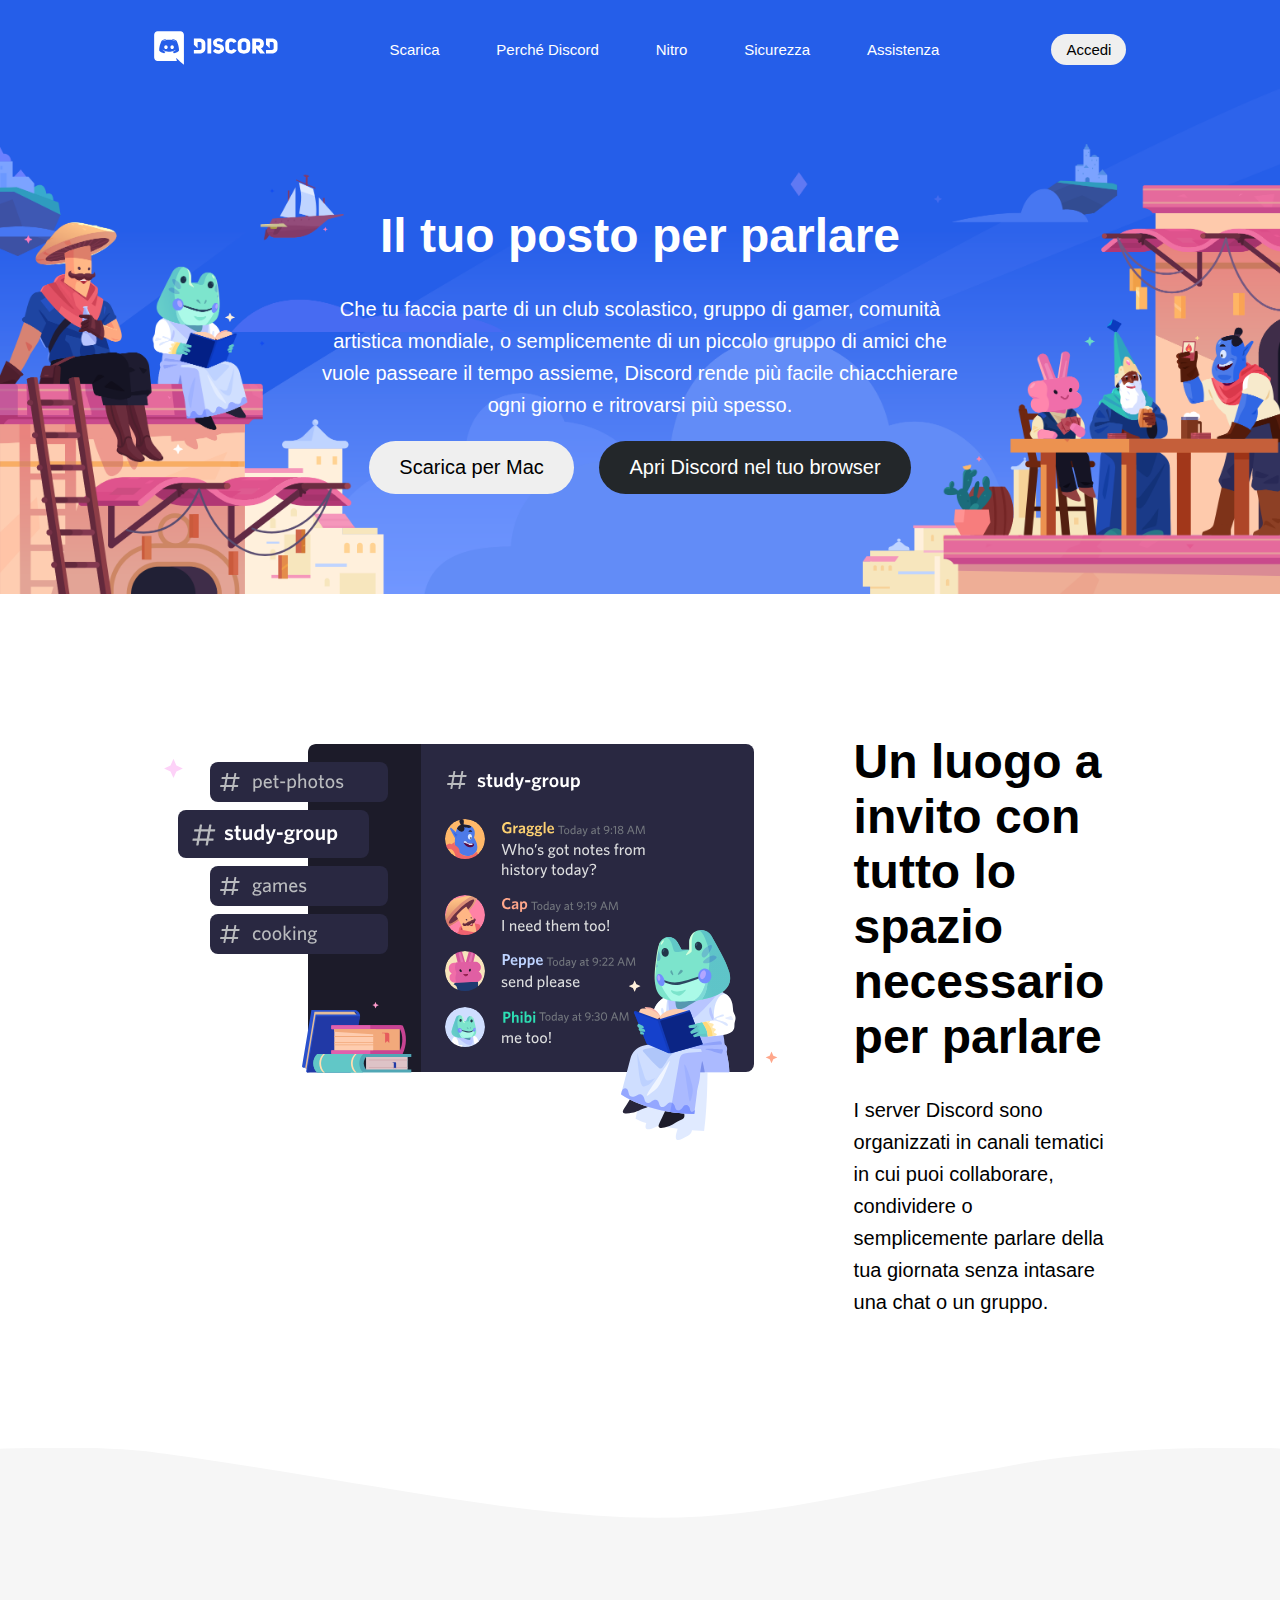
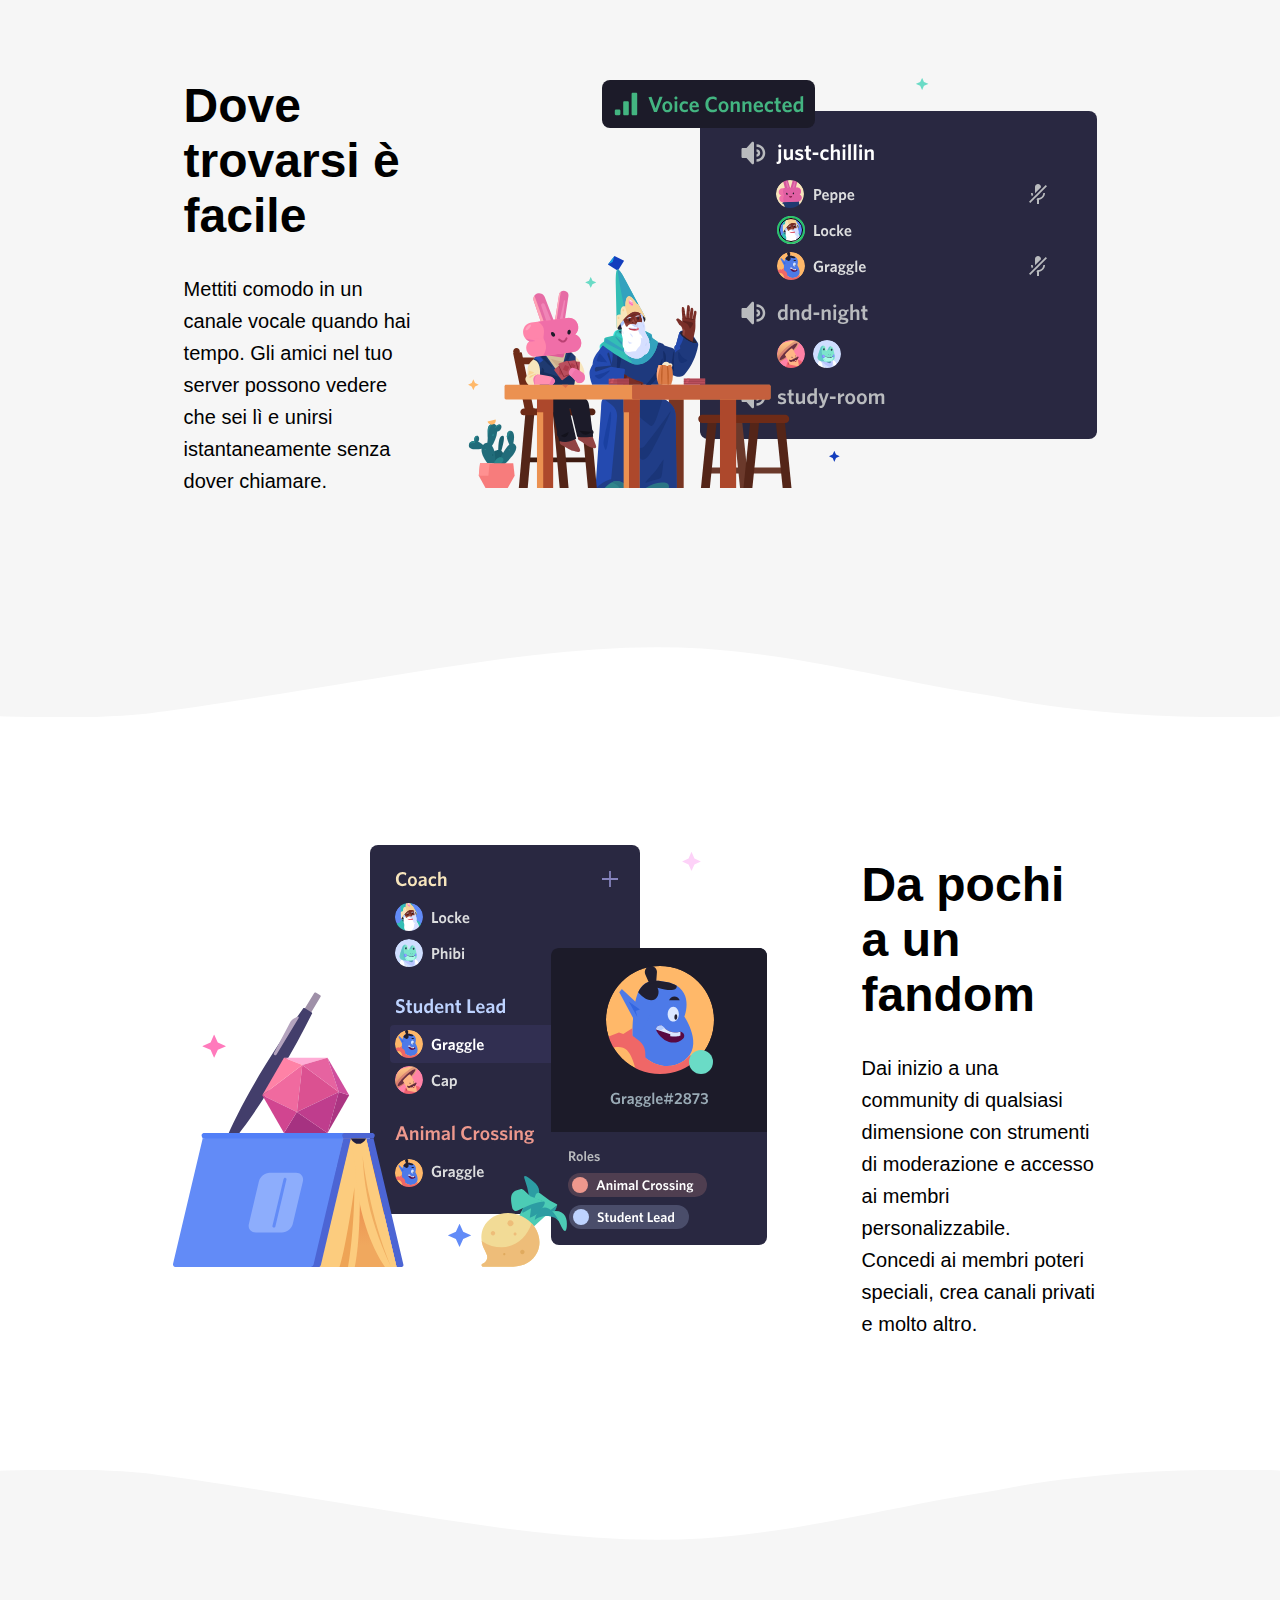
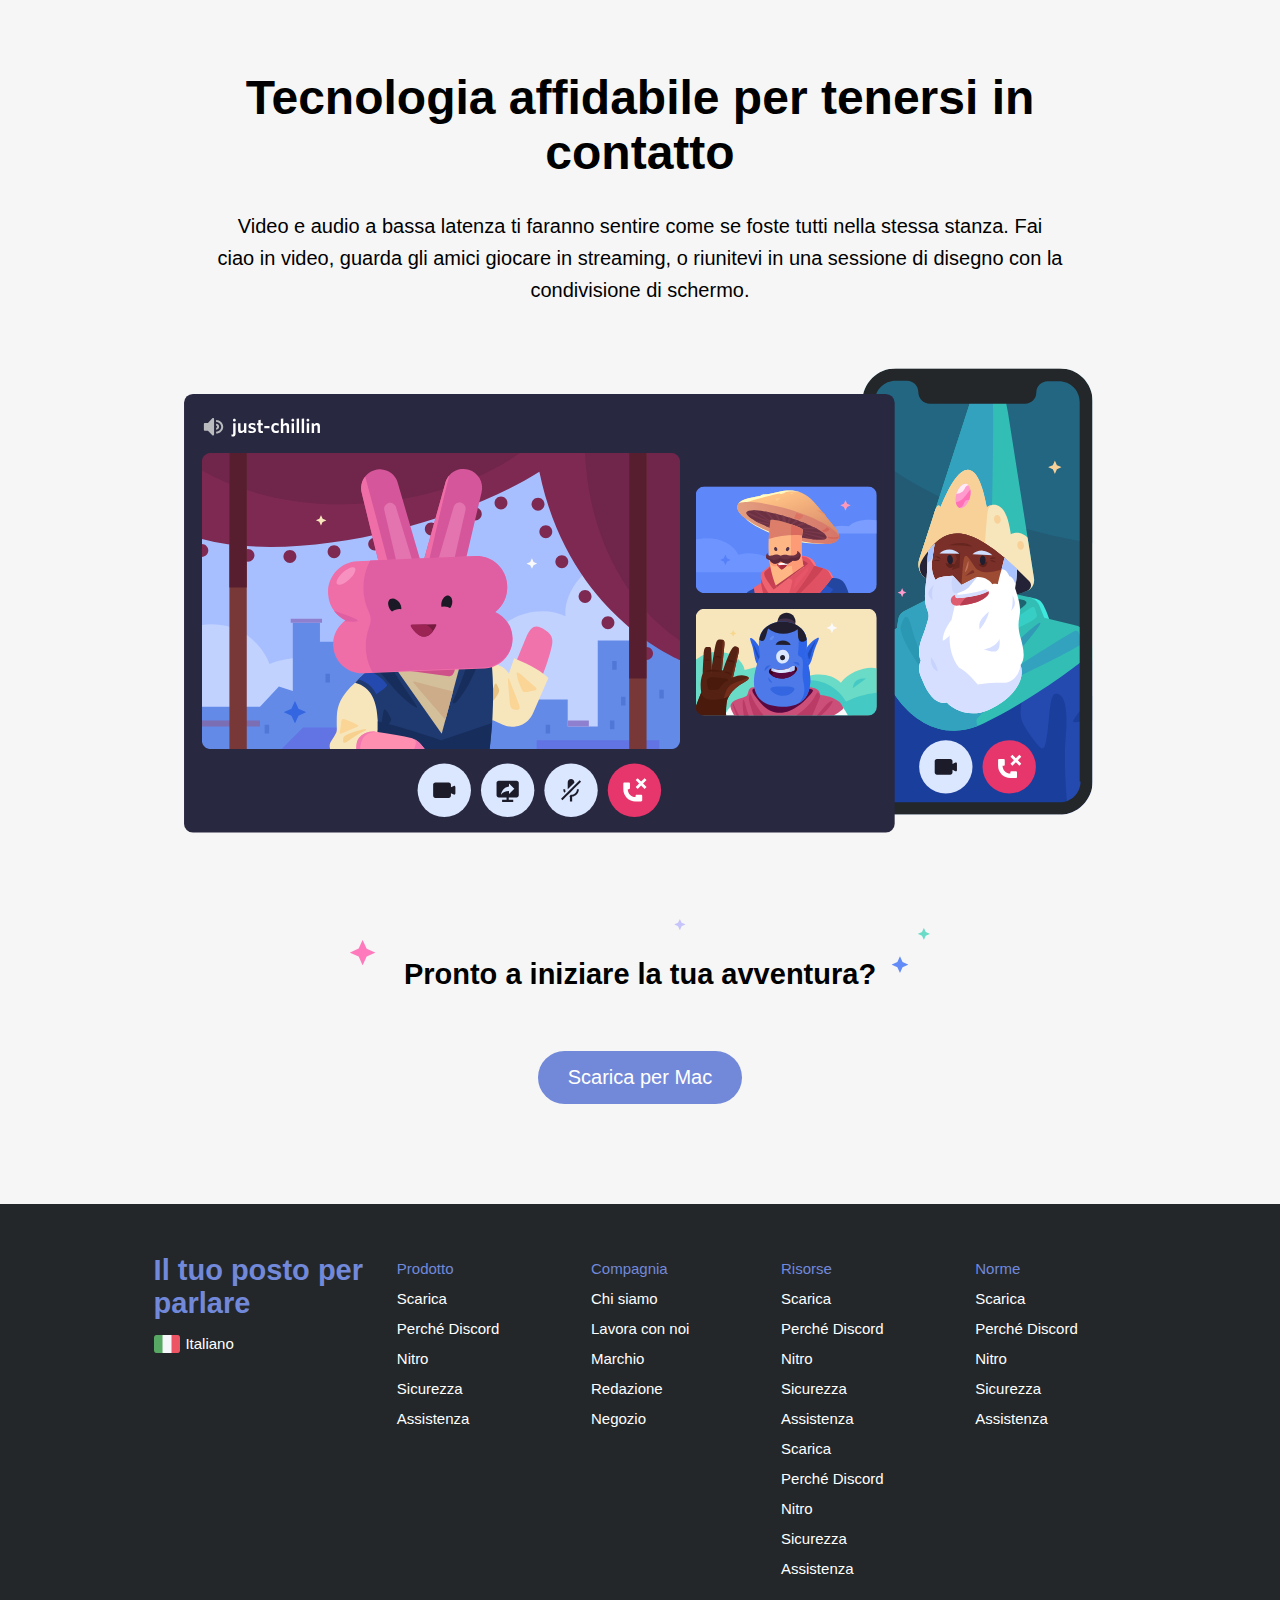
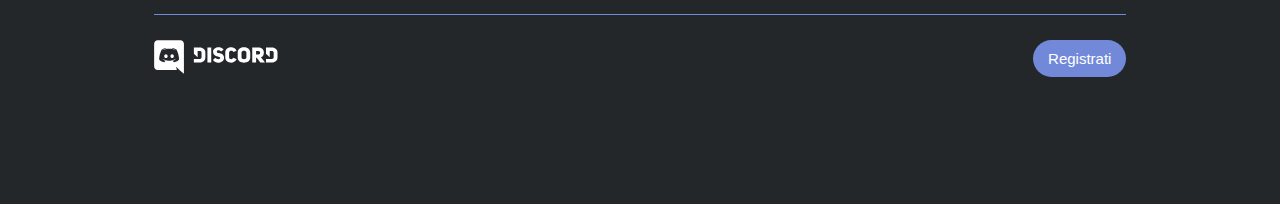
==== bonus/index.html @ f57c6be4 "Waves" ====
<!DOCTYPE html>
<html lang="en">
<head>
    <meta charset="UTF-8">
    <meta http-equiv="X-UA-Compatible" content="IE=edge">
    <meta name="viewport" content="width=device-width, initial-scale=1.0">
    <!-- Font-awesome library -->
    <link rel="stylesheet" href="https://cdnjs.cloudflare.com/ajax/libs/font-awesome/6.3.0/css/all.min.css" integrity="sha512-SzlrxWUlpfuzQ+pcUCosxcglQRNAq/DZjVsC0lE40xsADsfeQoEypE+enwcOiGjk/bSuGGKHEyjSoQ1zVisanQ==" crossorigin="anonymous" referrerpolicy="no-referrer" />
    <link rel="stylesheet" href="css/style.css">
    <title>Discord</title>
</head>

<body>


    <!-- contenitore generale -->

    <div class="container">

      <!-- Intestazione -->

        <header>

            <!-- Barra di navigazione -->

            <nav class="centered menu">

                <!-- Logo -->

                <div class="logo">
                    <a href="https://discord.com/">
                        <img src="img/logo.svg" alt="logo">
                    </a>
                </div>

                <!-- Lista link -->
                <ul>
                    <li><a href="#">Scarica</a> </li>
                    <li><a href="#">Perché Discord</a> </li>
                    <li><a href="#">Nitro</a> </li>
                    <li><a href="#">Sicurezza</a> </li>
                    <li><a href="#">Assistenza</a> </li>
                </ul>

                <!-- Tasto -->

                <button class="small-button"><a href="#">Accedi</a></button>

            </nav>

            <!-- Jumbotron -->

            <div class="jumbotron">

                <div class="center-block">
                    <h2>Il tuo posto per parlare</h2>
                    <p>Che tu faccia parte di un club scolastico, gruppo di gamer, comunità artistica mondiale, o semplicemente di un piccolo gruppo di amici che vuole passeare il tempo assieme, Discord rende più facile chiacchierare ogni giorno e ritrovarsi più spesso.</p>
                    <button class="big-button"><a href="#"><i class="fa-solid fa-arrow-down-long"></i> Scarica per Mac</a></button>
                    <button class="big-button black-back"><a href="#">Apri Discord nel tuo browser</a></button>
                </div>

            </div>

        </header>
        
        <!-- Corpo principale -->

        <main>

            <section class="centered middle-section">
                <div class="col img">
                    <img src="img/item1.svg" alt="item 1">
                </div>

                <div class="col text">
                    <h2>Un luogo a invito con tutto lo spazio necessario per parlare</h2>
                    <p>I server Discord sono organizzati in canali tematici in cui puoi collaborare, condividere o semplicemente parlare della tua giornata senza intasare una chat o un gruppo.</p>
                </div>

            </section>

            <div class="wave-container"></div>

            <section class="centered middle-section">
                <div class="col img">
                    <img src="img/item2.svg" alt="item 2">
                </div>

                <div class="col text">
                    <h2>Dove trovarsi è facile</h2>
                    <p>Mettiti comodo in un canale vocale quando hai tempo. Gli amici nel tuo server possono vedere che sei lì e unirsi istantaneamente senza dover chiamare.</p>
                </div>

            </section>

            <div class="wave-container invert"></div>

            
            <section class="centered middle-section">
                <div class="col img">
                    <img src="img/item3.svg" alt="item 3">
                </div>

                <div class="col text">
                    <h2>Da pochi a un fandom</h2>
                    <p>
                        Dai inizio a una community di qualsiasi dimensione con strumenti di moderazione e accesso ai membri personalizzabile.
                        <br>
                        Concedi ai membri poteri speciali, crea canali privati e molto altro.
                    </p>
                </div>

            </section>

            <div class="wave-container"></div>

            <section class="centered end-section">
                <div class="text">
                    <h2>Tecnologia affidabile per tenersi in contatto</h2>
                    <p>Video e audio a bassa latenza ti faranno sentire come se foste tutti nella stessa stanza. Fai ciao in video, guarda gli amici giocare in streaming, o riunitevi in una sessione di disegno con la condivisione di schermo.</p>
                </div>
                <div class="img">
                    <img src="img/item4-big.svg" alt="item 4">
                </div>
                <div class="star-container">
                    <div class="star-back">
                        <h4>Pronto a iniziare la tua avventura?</h4>
                    </div>
                </div>
                <button class="big-button">
                    <a href="#"><i class="fa-solid fa-arrow-down-long"></i> Scarica per Mac</a>
                </button>
                
            </section>

        </main>

        <!-- Footer -->

        <footer class="centered menu">

            <!-- parte di navigazione -->

            <nav>
                <div class="col title">
                    <h4>Il tuo posto per parlare</h4>
                    
                    <div class="language-selector">
                        
                        <img src="img/ita.png" alt="ita-flag">
                        <span id="language">Italiano</span>
                        <span>
                            <i class="fa-solid fa-angle-down"></i>
                        </span>
                    </div>
                    
                    <br>
                    <span id="social-media">
                        <i class="fa-brands fa-twitter"></i>
                        <i class="fa-brands fa-instagram"></i>
                        <i class="fa-brands fa-square-facebook"></i>
                        <i class="fa-brands fa-youtube"></i>
                    </span>
                </div>
                <div class="col-container">
                    <div class="col">
                        <ul>
                            <li><a href="#">Prodotto</a></li>
                            <li><a href="#">Scarica</a></li>
                            <li><a href="#">Perché Discord</a></li>
                            <li><a href="#">Nitro</a></li>
                            <li><a href="#">Sicurezza</a></li>
                            <li><a href="#">Assistenza</a></li>
                        </ul>
                        <a href="#"></a>
                    </div>
                    <div class="col">
                        <ul>
                            <li><a href="#">Compagnia</a></li>
                            <li><a href="#">Chi siamo</a></li>
                            <li><a href="#">Lavora con noi</a></li>
                            <li><a href="#">Marchio</a></li>
                            <li><a href="#">Redazione</a></li>
                            <li><a href="#">Negozio</a></li>
                        </ul>
                    </div>
                    <div class="col">
                        <ul>
                            <li><a href="#">Risorse</a></li>
                            <li><a href="#">Scarica</a></li>
                            <li><a href="#">Perché Discord</a></li>
                            <li><a href="#">Nitro</a></li>
                            <li><a href="#">Sicurezza</a></li>
                            <li><a href="#">Assistenza</a></li>
                            <li><a href="#">Scarica</a></li>
                            <li><a href="#">Perché Discord</a></li>
                            <li><a href="#">Nitro</a></li>
                            <li><a href="#">Sicurezza</a></li>
                            <li><a href="#">Assistenza</a></li>
                        </ul>
                    </div>
                    <div class="col">
                        <ul>
                            <li><a href="#">Norme</a></li>
                            <li><a href="#">Scarica</a></li>
                            <li><a href="#">Perché Discord</a></li>
                            <li><a href="#">Nitro</a></li>
                            <li><a href="#">Sicurezza</a></li>
                            <li><a href="#">Assistenza</a></li>
                        </ul>
                    </div>
                </div>

            </nav> 

            <!-- border-bottom separazione -->

            <div class="footer-logo">
                <div class="logo">
                    <a href="https://discord.com/">
                        <img src="img/logo.svg" alt="logo">
                    </a>
                </div>
                <button class="small-button"><a href="#">Registrati</a></button>
            </div>



        </footer>  

    </div>

    
    
</body>
</html>
---- bonus/css/style.css ----
/* regole generali */

* {
    margin: 0;
    padding: 0;
    box-sizing: border-box;
    font-family: Whitney,Helvetica Neue,Helvetica,Arial,sans-serif;
}

body {
    font-size: 20px;
}

a {
    text-decoration: none;
    color: inherit;

}

ul {
    list-style-type: none;
}

h2 {
    margin-bottom: 30px;
    font-size: 48px;
}

h4 {
    font-size: 29px;
}

p {
    line-height: 160%;
}

button {
    border: none;
    font-size: inherit;
}

.small-button {
    padding: 7px 15px;
    border-radius: 20px;
}

.big-button {
    padding: 15px 30px;
    border-radius: 30px;
    margin: 0px 10px;

}

.centered {
    padding: 20px 12% 0px;
}

.menu {
    font-size: 15px;
    font-weight: 500;
}

/* Intestazione */

header {
    min-height: 550px;
    color: #ffffff;
    background-color: #255ee9;

}

    /* barra di navigazione */

    header nav {
        display: flex;
        justify-content: space-between;
        align-items: center;
        height: 78px;
    }

    header nav ul {
        display: flex;
        flex-basis: 550px;
        justify-content: space-between;
    }

    /* Jumbotron */

    .jumbotron {
        min-height: 500px;
        padding: 130px 24% 100px;
        display: flex;
        justify-content: center;
        background-image: url("../img/jumbo.png");
        background-position: center;
        background-repeat: no-repeat;
        background-size:cover;

    }

    .center-block {
        width: 800px;
        text-align: center;
    }

    .center-block p {
        margin-bottom: 20px;
    }

    .center-block button.black-back {
        color: #ffffff;
        background-color: #23272a;
    }

/* corpo principale */

    /* middle sections */

    main section.centered {
        padding-top: 110px;
        padding-bottom: 100px;
    }
    
    section:nth-of-type(even) {
        background-color: #f6f6f6;
    }

    /* ogni seconda riga della sezione in mezzo, nel caso se ne aggiungano in futuro */
    section.middle-section:nth-of-type(even) {
        flex-direction: row-reverse;
    }

    /* WAVE DEVIDER */
    
    .wave-container {  
        height: 90px;
        background-color: #ffffff;
        position: relative;
      }
      
      .wave-container::before {   
        content: "";
        width: 100%;
        height: 90px;
        position: absolute;
        bottom: -0.3%;
        left: 0;
        background-size: auto;
        background-repeat: repeat no-repeat;
        background-position: 9vw bottom;
        background-image: url("data:image/svg+xml;utf8,<svg viewBox='0 0 1200 92' fill='none' xmlns='http://www.w3.org/2000/svg'><path d='M0 1C19.5523 2 32.2291 3 51.5 6C104.5 13 200 29 300 45C400 61 500 76 600 70C700 64 800 36 900 21C987.526 3 1085.36 -1 1150 0C1169.54 -1 1180.49 0 1200 1V92H1150C1100 92 1000 92 900 92C800 92 700 92 600 92C500 92 400 92 300 92C200 92 100 92 50 92H0V1.98128Z' fill='%23f6f6f6'/></svg>");
      }
      
      @media(max-width:850px) {
        .wave-container::before {    
          height: 45px
        }  
      }

      .wave-container.invert {
        transform: scaleY(-1);
      } 

      /* END OF WAVE DEVIDER */

    section.middle-section {
        min-height: 580px;
        display: flex;
        justify-content: center;
    }

    section .col.text {
        width: 460px;
        padding: 30px;
    }

    /* last section */

    section.end-section {
        min-height: 900px;
        text-align: center;
        padding-bottom: 140px;
    }

    .end-section .text {
        display: inline-block;
        width: 87%;
    }

    .end-section .img img {
        width: 100%;
    }

    .end-section .star-container{
        display: flex;
        justify-content: center;
        margin-bottom: 20px;
    }

    .end-section .star-back {
        width: 580px;
        height: 90px;
        background-image: url("../img/stars.svg");
        background-position: center;
        background-repeat: no-repeat;
        background-size: contain;
        display: flex;
        justify-content: center;
        align-items: flex-end;
        margin-bottom: 40px;

    }

    .end-section button {
        color: #ffffff;
        background-color: #7289da;
    }
    


/* Footer */

footer {
    min-height: 600px;
    background-color: #23272a;
    color: #ffffff;
}

    /* parte di navigazione */

    footer nav {
        width: 100%;
        display: flex;
        border-bottom: solid 1px #7289da;
        margin-bottom: 15px;
    }

        /* parte larga titolo */

        footer nav .col.title {
            flex-basis: 25%;
            padding: 30px 0px;
        }

        .language-selector {
            display: flex;
            align-items: center;
        }

        .language-selector img {
            height: 18px;
        }

        .language-selector #language {
            margin:0px 5px;

        }

        #social-media {
            width: 50%;
            font-size: 18px;
            display: flex;
            justify-content: space-between;
        }
       
        footer h4 {
            color: #7289da;
            margin-bottom: 15px;
        }

    /* contenitore delle liste */
    
        footer nav .col-container{
        flex-basis: 70%;
        padding: 30px 0px;
        line-height: 30px;
        display: flex;
        justify-content: space-between;
    }

    footer ul li:first-child{
        color: #7289da;
    }

    /* Footer logo e pulsante */

footer .footer-logo {
    display: flex;
    justify-content:space-between;
    padding: 10px 0px;
}

.footer-logo button {
    background-color: #7289da;
    color: #ffffff;
}






/* DEBUG */

/* header {
    background-color: #255ee9;
}

section .img {
    background-color: #66d4cd;
}

section .text {
    background-color: rgb(247, 158, 126);
    border: solid 2px black;
}

.end-section .img {
    height: 550px;
    width: 900px;
}

footer nav {
    background-color: rgba(255, 255, 0, 0.726);
    border-bottom: solid 2px red;
}

    footer nav .col {
        border: solid 2px blue;
    }

footer .footer-logo {
    background-color: rgb(195, 150, 236);
}
 */
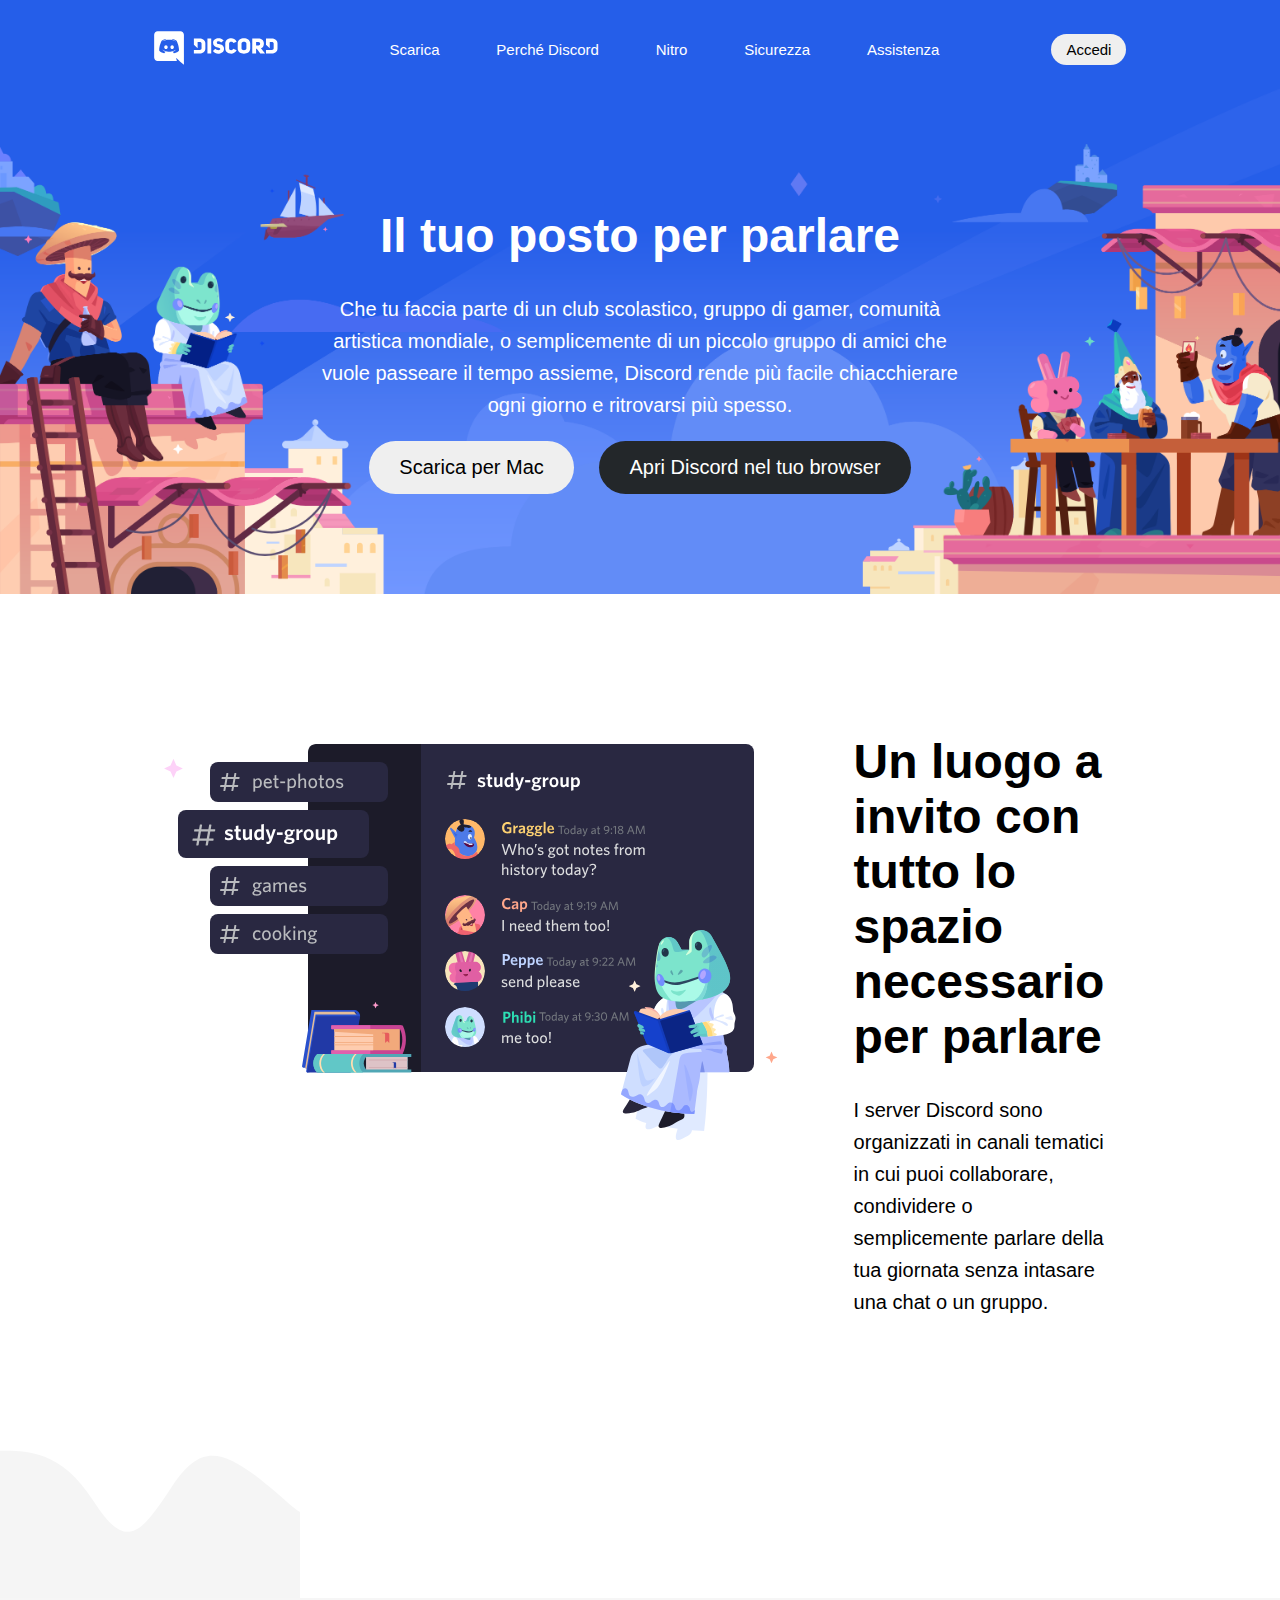
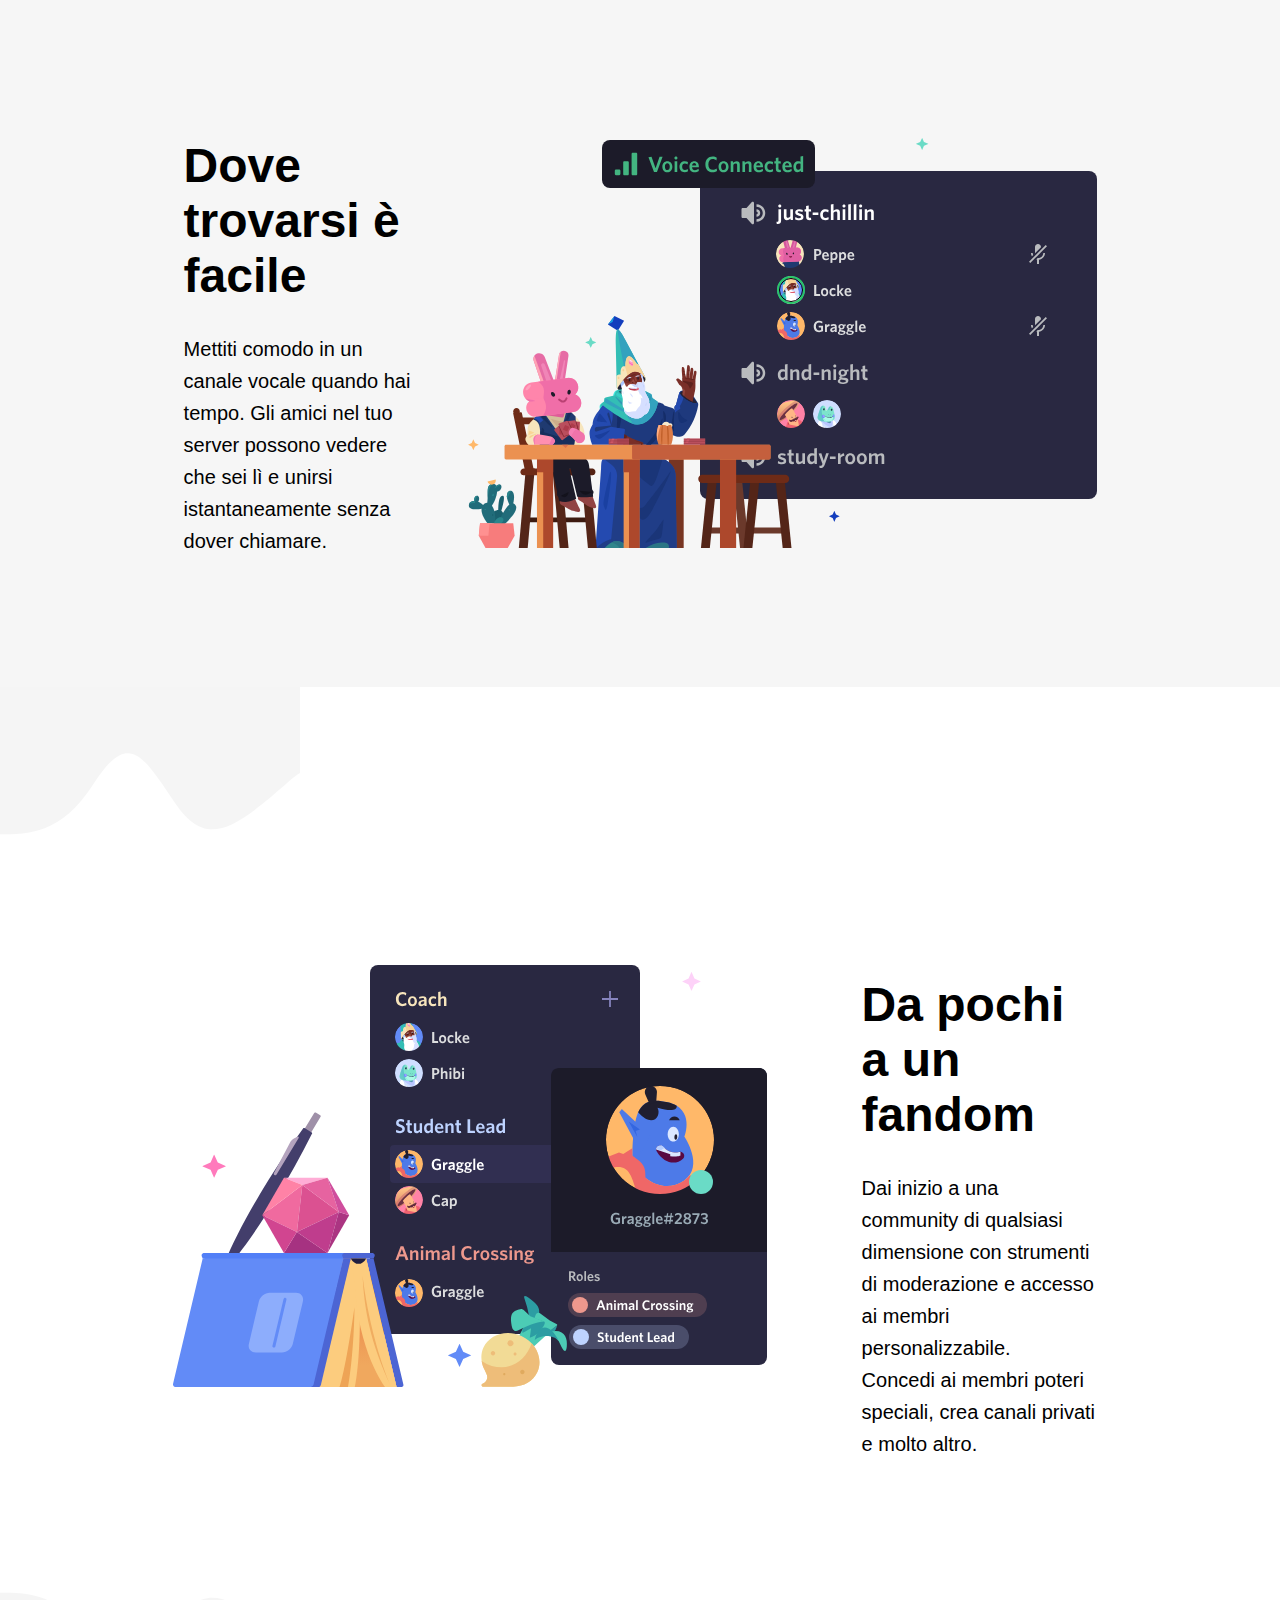
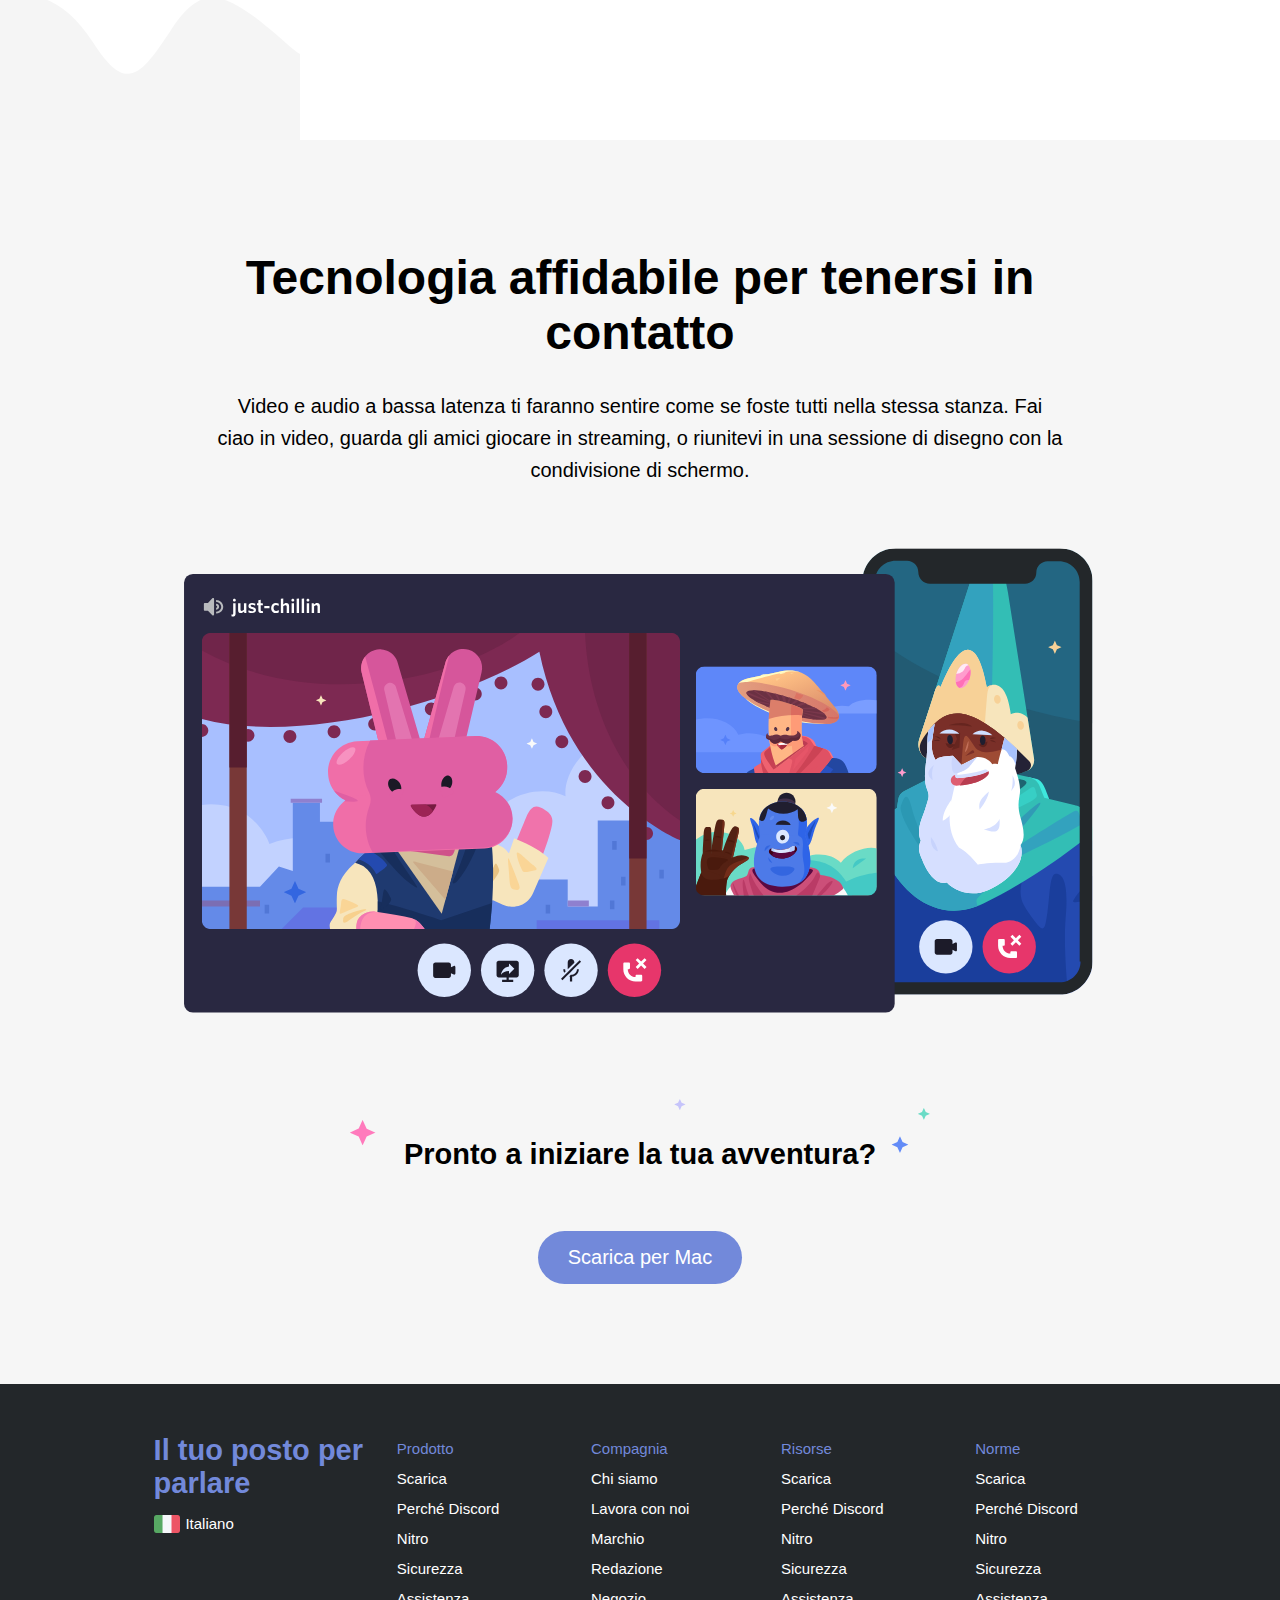
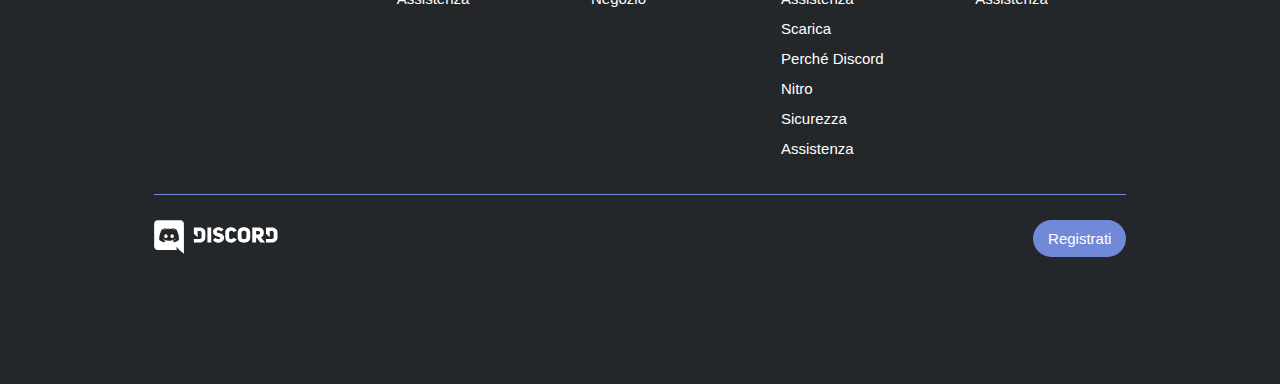
==== commit 276121b0: "Waves usando il file .svg e filter" ====
--- a/bonus/index.html
+++ b/bonus/index.html
@@ -79,7 +79,9 @@
 
             </section>
 
-            <div class="wave-container"></div>
+            <img class="wave" src="img/wave.svg" alt="">
+
+            <!-- <div class="wave-container"></div> -->
 
             <section class="centered middle-section">
                 <div class="col img">
@@ -93,7 +95,10 @@
 
             </section>
 
-            <div class="wave-container invert"></div>
+
+            <img class="wave invert" src="img/wave.svg" alt="">
+
+            <!-- <div class="wave-container invert"></div> -->
 
             
             <section class="centered middle-section">
@@ -112,7 +117,9 @@
 
             </section>
 
-            <div class="wave-container"></div>
+            <img class="wave" src="img/wave.svg" alt="">
+
+            <!-- <div class="wave-container"></div> -->
 
             <section class="centered end-section">
                 <div class="text">
@@ -143,7 +150,9 @@
 
             <nav>
                 <div class="col title">
-                    <h4>Il tuo posto per parlare</h4>
+                    <a href="#">
+                        <h4>Il tuo posto per parlare</h4>
+                    </a>
                     
                     <div class="language-selector">
                         
@@ -156,10 +165,10 @@
                     
                     <br>
                     <span id="social-media">
-                        <i class="fa-brands fa-twitter"></i>
-                        <i class="fa-brands fa-instagram"></i>
-                        <i class="fa-brands fa-square-facebook"></i>
-                        <i class="fa-brands fa-youtube"></i>
+                        <a href="#"><i class="fa-brands fa-twitter"></i></a>
+                        <a href="#"><i class="fa-brands fa-instagram"></i></a>
+                        <a href="#"><i class="fa-brands fa-square-facebook"></i></a>
+                        <a href="#"><i class="fa-brands fa-youtube"></i></a>
                     </span>
                 </div>
                 <div class="col-container">
--- a/bonus/css/style.css
+++ b/bonus/css/style.css
@@ -131,8 +131,17 @@
     }
 
     /* WAVE DEVIDER */
+
+    .wave {
+        display: block;
+        filter: invert(96%);
+    }
+
+    .wave.invert {
+        transform: scaleY(-1);
+    }
     
-    .wave-container {  
+    /* .wave-container {  
         height: 90px;
         background-color: #ffffff;
         position: relative;
@@ -159,7 +168,7 @@
 
       .wave-container.invert {
         transform: scaleY(-1);
-      } 
+      }  */
 
       /* END OF WAVE DEVIDER */
 
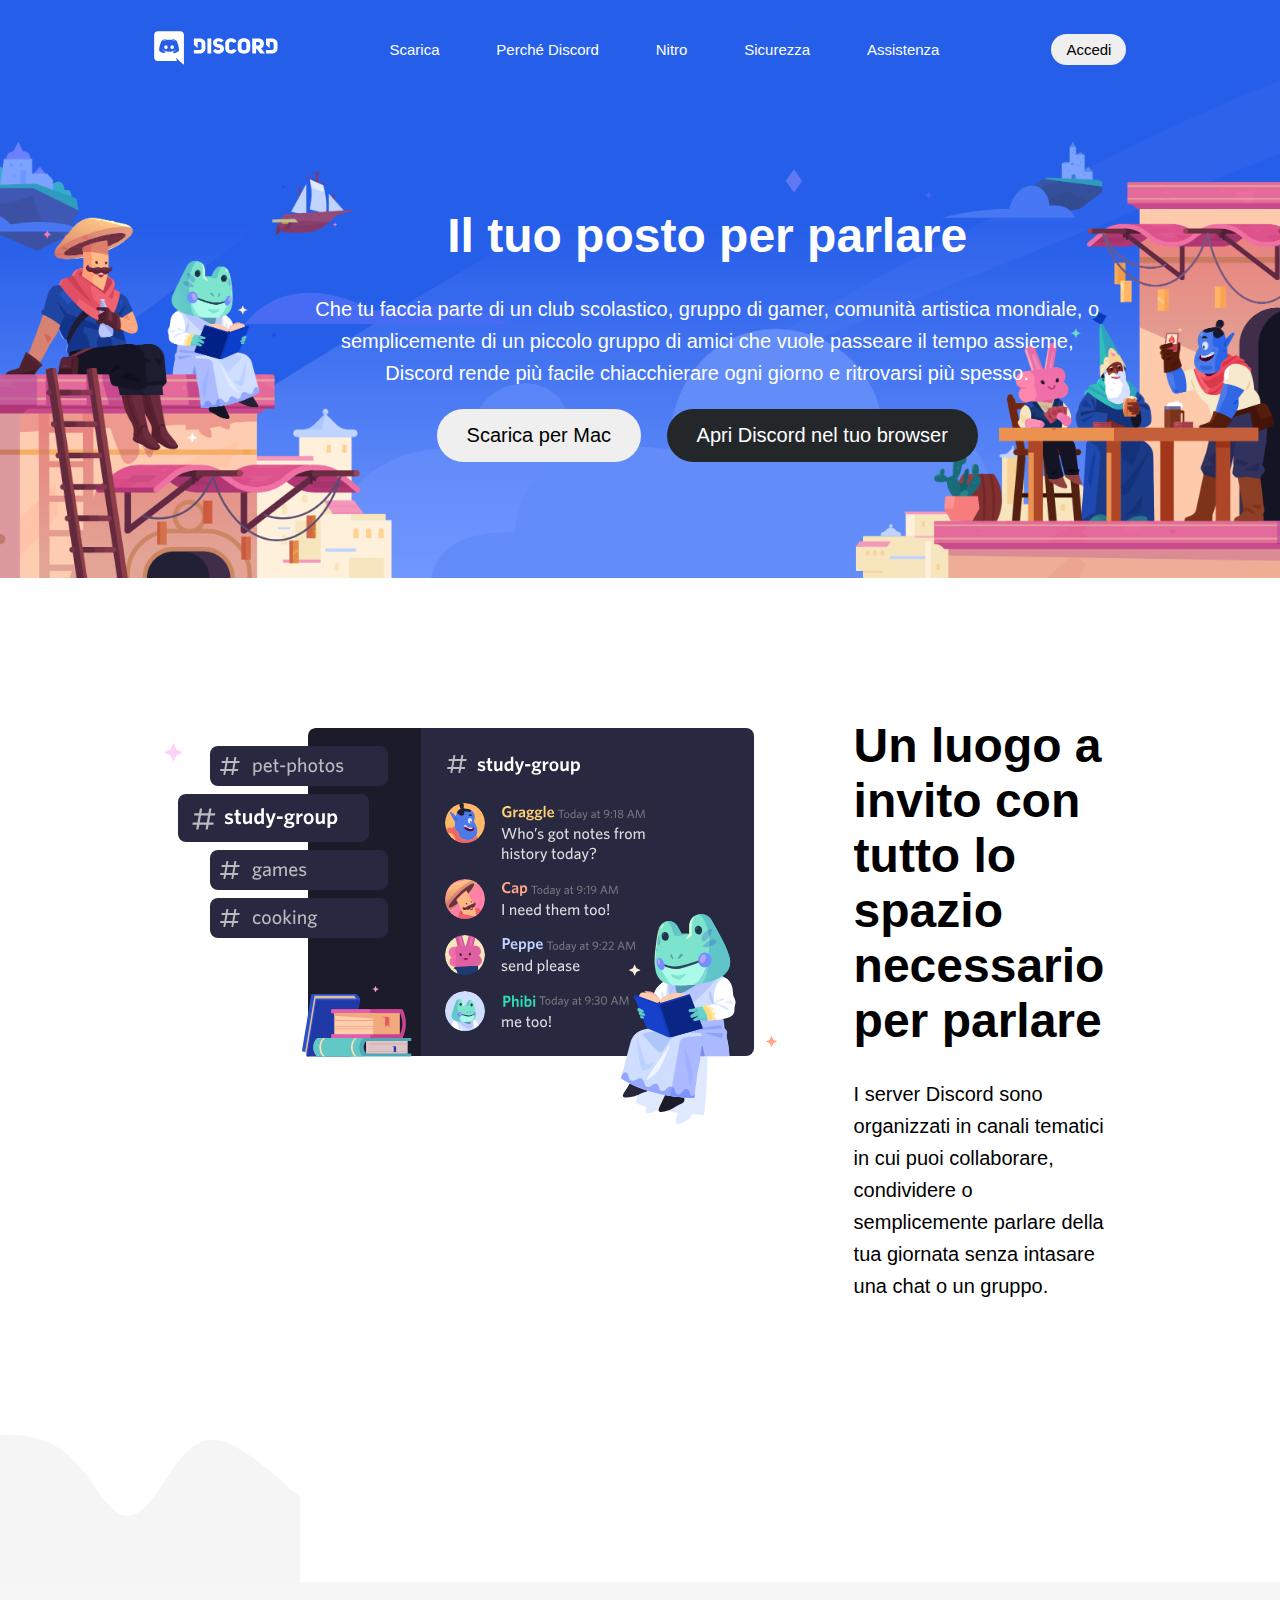
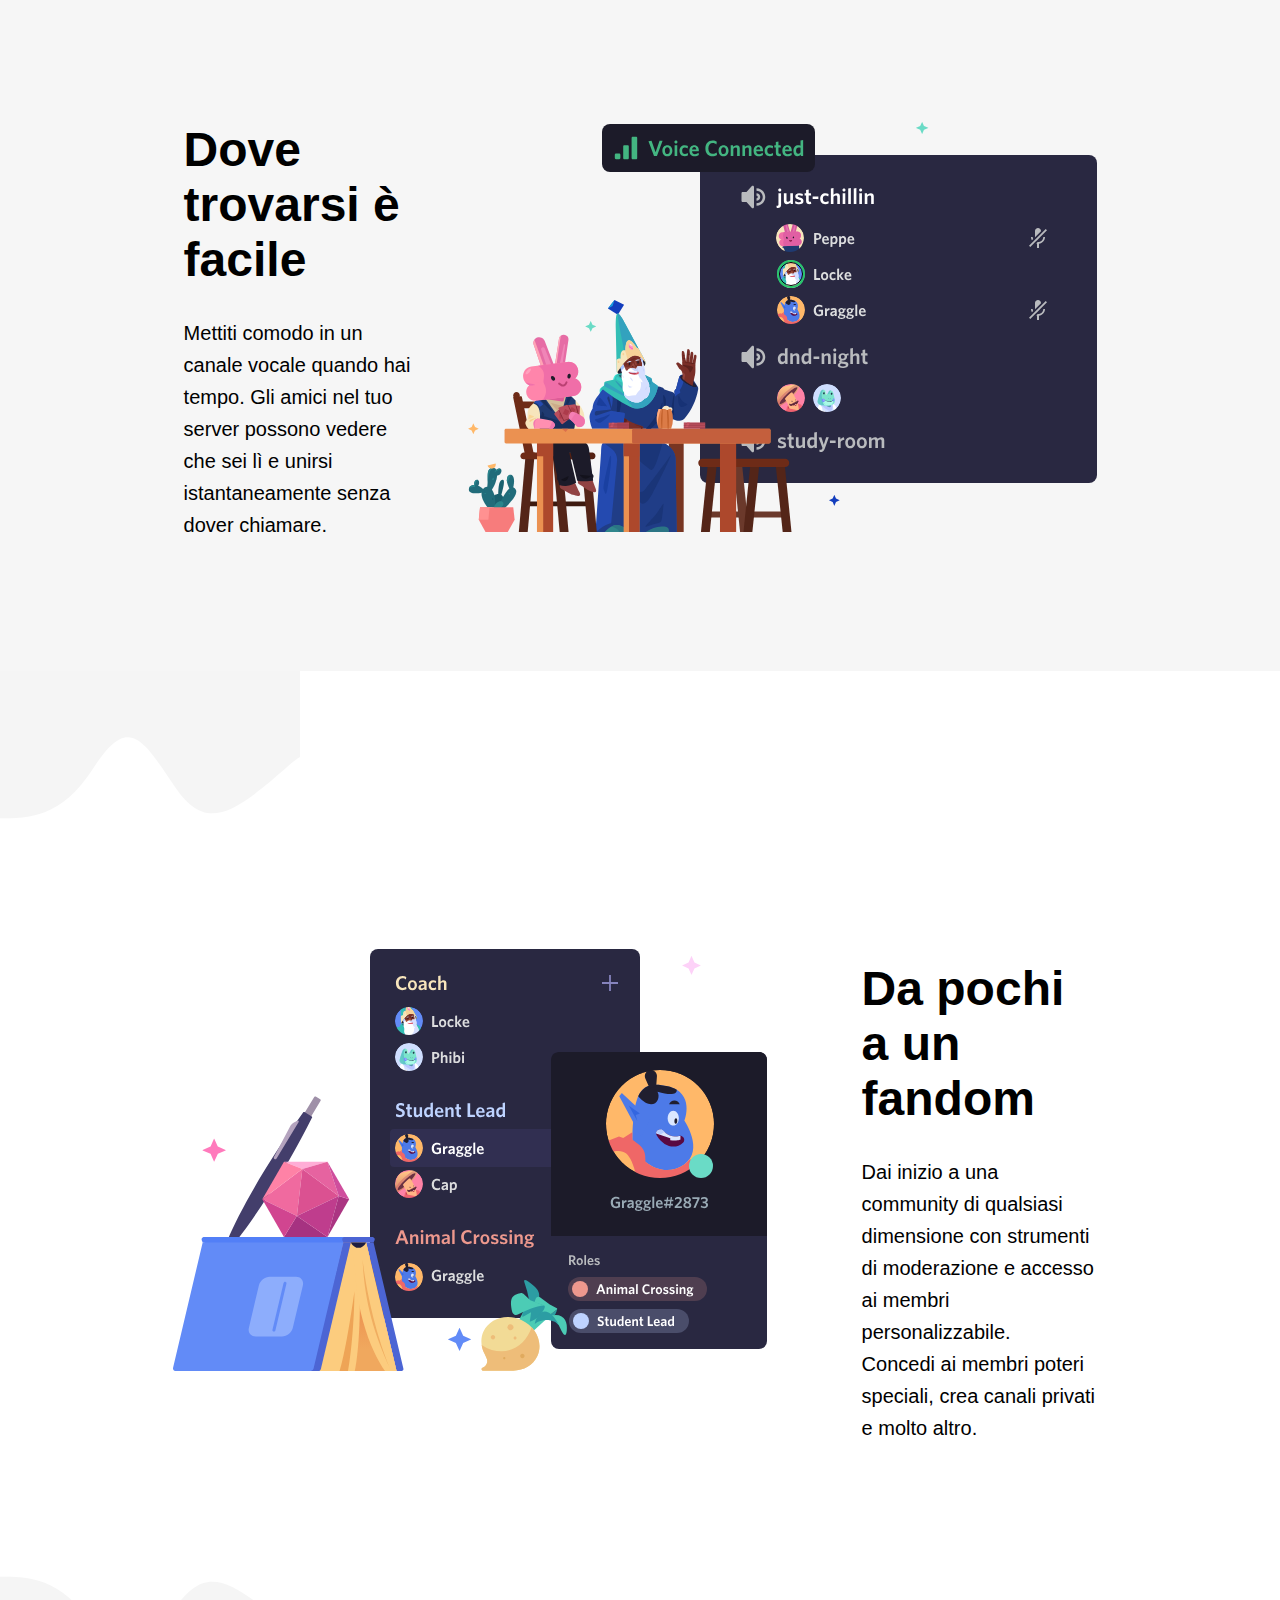
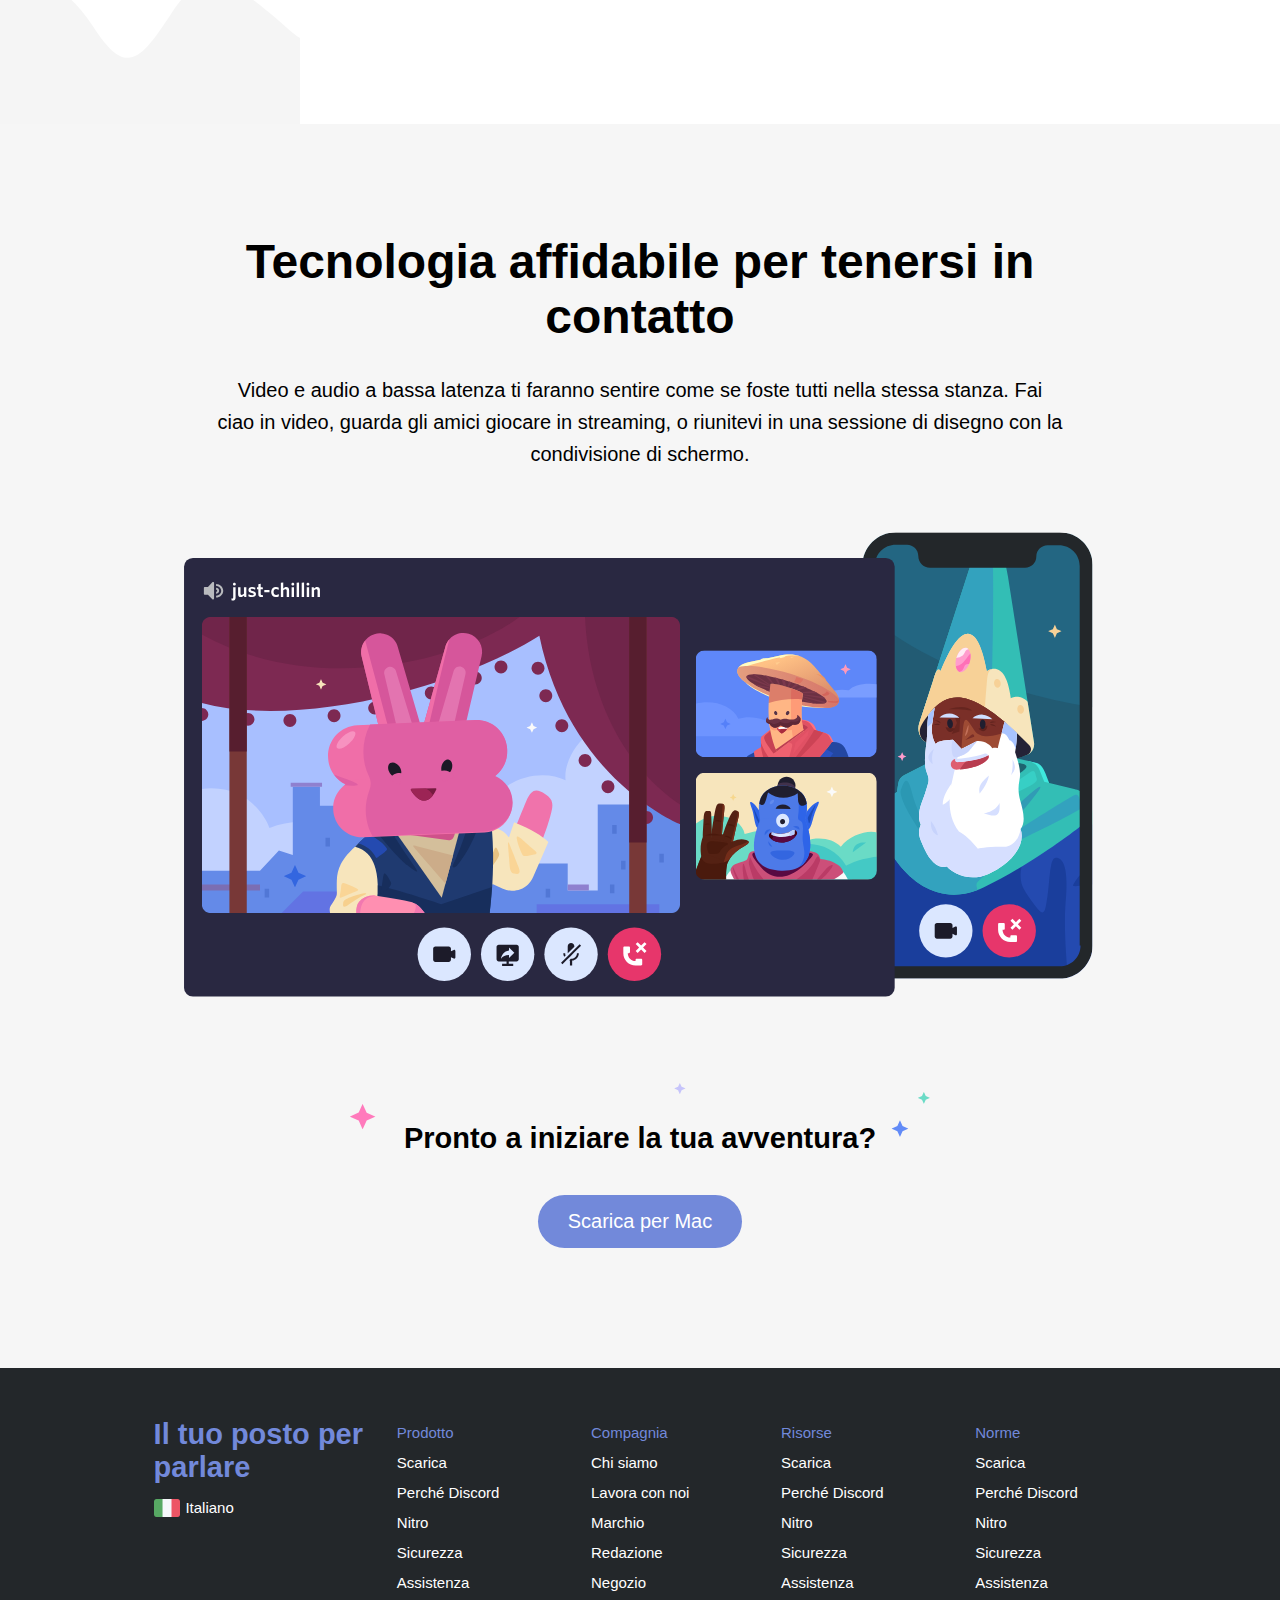
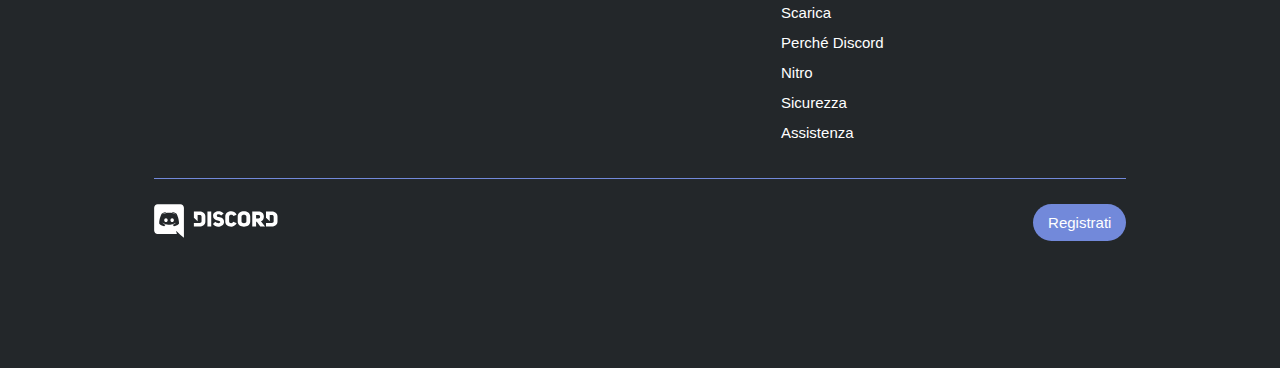
==== commit 3b9c4ee6: "Correzioni e pulizia" ====
--- a/bonus/index.html
+++ b/bonus/index.html
@@ -12,7 +12,6 @@
 
 <body>
 
-
     <!-- contenitore generale -->
 
     <div class="container">
@@ -133,10 +132,11 @@
                     <div class="star-back">
                         <h4>Pronto a iniziare la tua avventura?</h4>
                     </div>
-                </div>
-                <button class="big-button">
-                    <a href="#"><i class="fa-solid fa-arrow-down-long"></i> Scarica per Mac</a>
-                </button>
+                    <button class="big-button blue-back">
+                        <a href="#"><i class="fa-solid fa-arrow-down-long"></i> Scarica per Mac</a>
+                    </button>
+                </div>
+                
                 
             </section>
 
@@ -230,7 +230,7 @@
                         <img src="img/logo.svg" alt="logo">
                     </a>
                 </div>
-                <button class="small-button"><a href="#">Registrati</a></button>
+                <button class="small-button blue-back"><a href="#">Registrati</a></button>
             </div>
 
 
--- a/bonus/css/style.css
+++ b/bonus/css/style.css
@@ -1,4 +1,6 @@
-/* regole generali */
+
+
+/* Regole generali */
 
 * {
     margin: 0;
@@ -34,22 +36,32 @@
     line-height: 160%;
 }
 
-button {
-    border: none;
-    font-size: inherit;
-}
-
-.small-button {
-    padding: 7px 15px;
-    border-radius: 20px;
-}
-
-.big-button {
-    padding: 15px 30px;
-    border-radius: 30px;
-    margin: 0px 10px;
-
-}
+/* Buttons */
+
+    button {
+        border: none;
+        font-size: inherit;
+        border-radius: 30px;
+    }
+
+    .small-button {
+        padding: 7px 15px;
+    }
+
+    .big-button {
+        padding: 15px 30px;
+        margin: 0px 10px;
+    }
+
+    .black-back {
+        color: #ffffff;
+        background-color: #23272a;
+    }
+
+    .blue-back {
+        background-color: #7289da;
+        color: #ffffff;
+    }
 
 .centered {
     padding: 20px 12% 0px;
@@ -89,7 +101,6 @@
     .jumbotron {
         min-height: 500px;
         padding: 130px 24% 100px;
-        display: flex;
         justify-content: center;
         background-image: url("../img/jumbo.png");
         background-position: center;
@@ -107,14 +118,9 @@
         margin-bottom: 20px;
     }
 
-    .center-block button.black-back {
-        color: #ffffff;
-        background-color: #23272a;
-    }
-
-/* corpo principale */
-
-    /* middle sections */
+/* Corpo principale */
+
+    /* Middle sections */
 
     main section.centered {
         padding-top: 110px;
@@ -130,47 +136,50 @@
         flex-direction: row-reverse;
     }
 
-    /* WAVE DEVIDER */
-
-    .wave {
-        display: block;
-        filter: invert(96%);
-    }
-
-    .wave.invert {
-        transform: scaleY(-1);
-    }
-    
-    /* .wave-container {  
-        height: 90px;
-        background-color: #ffffff;
-        position: relative;
-      }
-      
-      .wave-container::before {   
-        content: "";
-        width: 100%;
-        height: 90px;
-        position: absolute;
-        bottom: -0.3%;
-        left: 0;
-        background-size: auto;
-        background-repeat: repeat no-repeat;
-        background-position: 9vw bottom;
-        background-image: url("data:image/svg+xml;utf8,<svg viewBox='0 0 1200 92' fill='none' xmlns='http://www.w3.org/2000/svg'><path d='M0 1C19.5523 2 32.2291 3 51.5 6C104.5 13 200 29 300 45C400 61 500 76 600 70C700 64 800 36 900 21C987.526 3 1085.36 -1 1150 0C1169.54 -1 1180.49 0 1200 1V92H1150C1100 92 1000 92 900 92C800 92 700 92 600 92C500 92 400 92 300 92C200 92 100 92 50 92H0V1.98128Z' fill='%23f6f6f6'/></svg>");
-      }
-      
-      @media(max-width:850px) {
-        .wave-container::before {    
-          height: 45px
-        }  
-      }
-
-      .wave-container.invert {
-        transform: scaleY(-1);
-      }  */
-
-      /* END OF WAVE DEVIDER */
+        /* WAVE DIVIDER */
+
+            /* usando il file .svg */
+            .wave {
+                display: block;
+                filter: invert(96%);
+            }
+
+            .wave.invert {
+                transform: scaleY(-1);
+            }
+
+            /* usando un path creato su https://wavier.art/ */
+            
+            /* .wave-container {  
+                height: 90px;
+                background-color: #ffffff;
+                position: relative;
+            }
+            
+            .wave-container::before {   
+                content: "";
+                width: 100%;
+                height: 90px;
+                position: absolute;
+                bottom: -0.3%;
+                left: 0;
+                background-size: auto;
+                background-repeat: repeat no-repeat;
+                background-position: 9vw bottom;
+                background-image: url("data:image/svg+xml;utf8,<svg viewBox='0 0 1200 92' fill='none' xmlns='http://www.w3.org/2000/svg'><path d='M0 1C19.5523 2 32.2291 3 51.5 6C104.5 13 200 29 300 45C400 61 500 76 600 70C700 64 800 36 900 21C987.526 3 1085.36 -1 1150 0C1169.54 -1 1180.49 0 1200 1V92H1150C1100 92 1000 92 900 92C800 92 700 92 600 92C500 92 400 92 300 92C200 92 100 92 50 92H0V1.98128Z' fill='%23f6f6f6'/></svg>");
+            }
+            
+            @media(max-width:850px) {
+                .wave-container::before {    
+                height: 45px
+                }  
+            }
+
+            .wave-container.invert {
+                transform: scaleY(-1);
+            }  */
+
+        /* END OF WAVE DEVIDER */
 
     section.middle-section {
         min-height: 580px;
@@ -183,7 +192,7 @@
         padding: 30px;
     }
 
-    /* last section */
+    /* Last section */
 
     section.end-section {
         min-height: 900px;
@@ -201,8 +210,8 @@
     }
 
     .end-section .star-container{
-        display: flex;
-        justify-content: center;
+        display: inline-block;
+        text-align: center;
         margin-bottom: 20px;
     }
 
@@ -220,13 +229,6 @@
 
     }
 
-    .end-section button {
-        color: #ffffff;
-        background-color: #7289da;
-    }
-    
-
-
 /* Footer */
 
 footer {
@@ -299,11 +301,6 @@
     padding: 10px 0px;
 }
 
-.footer-logo button {
-    background-color: #7289da;
-    color: #ffffff;
-}
-
 
 
 
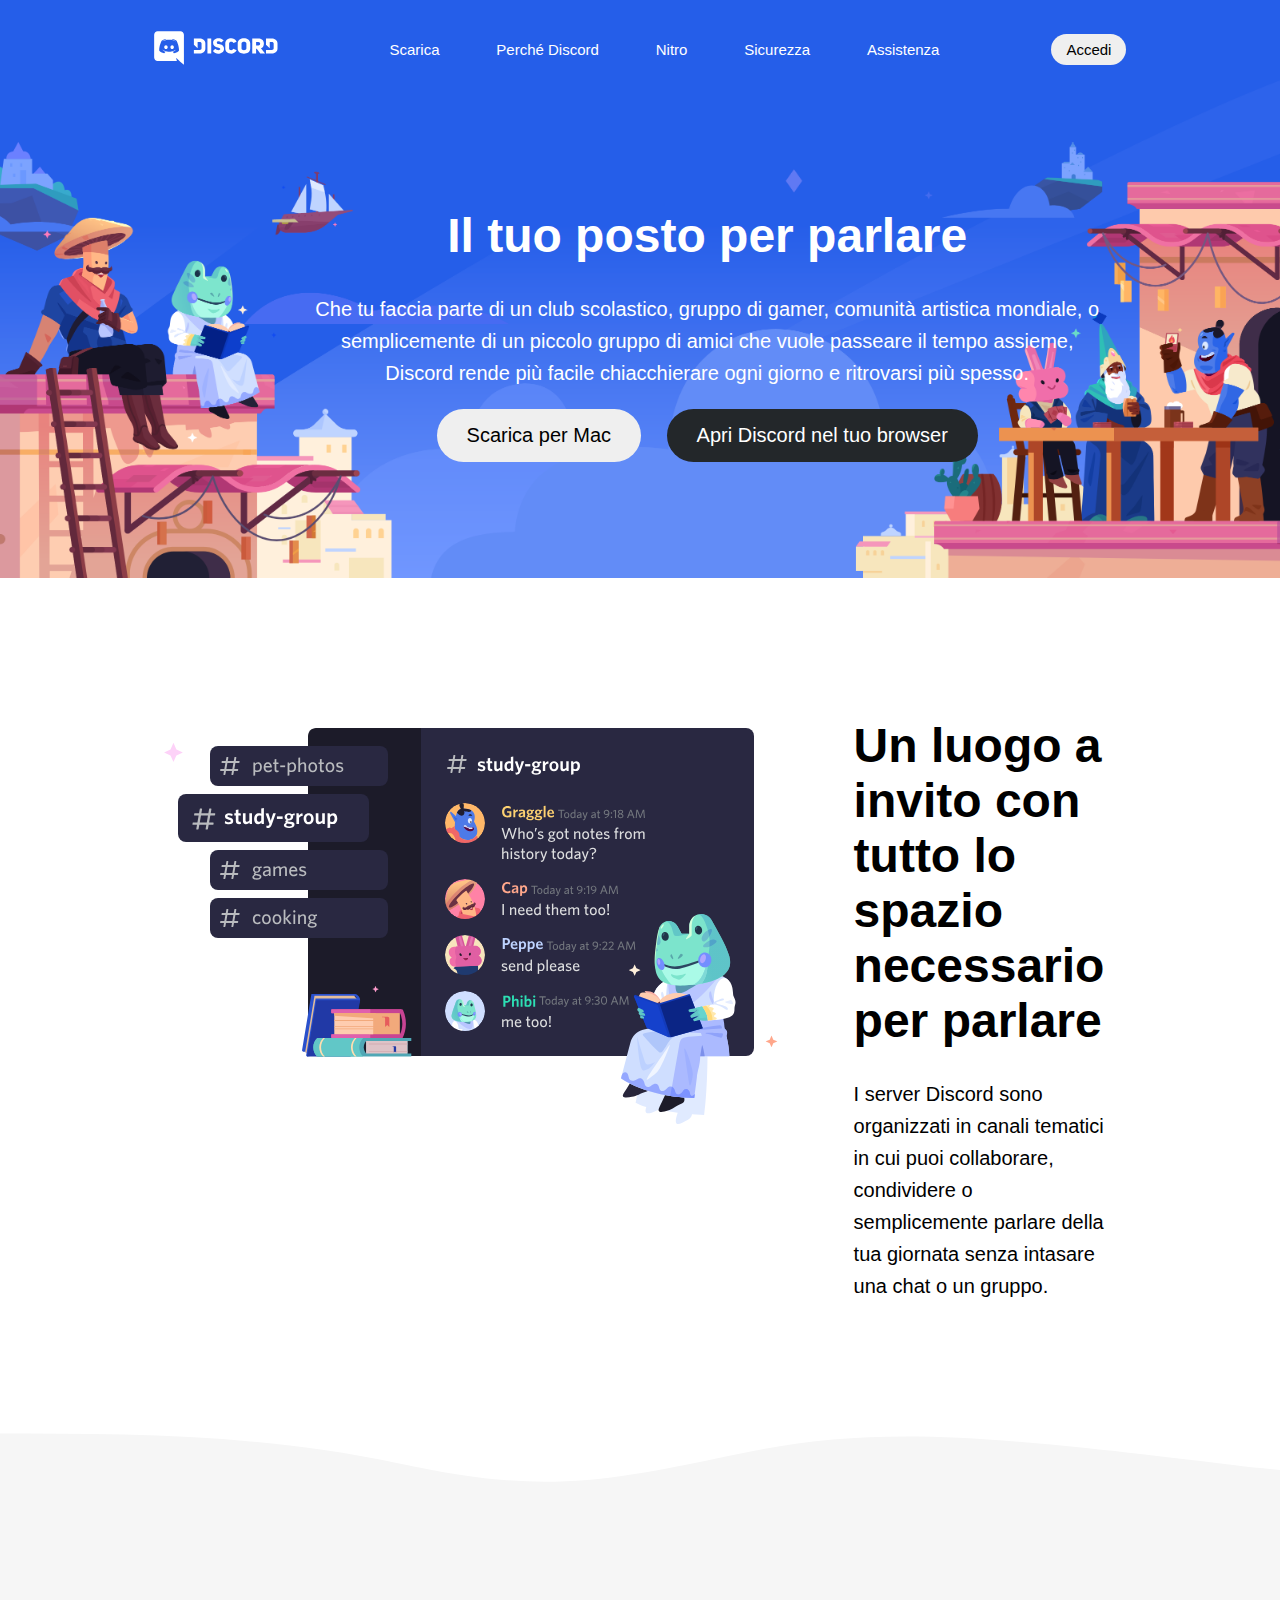
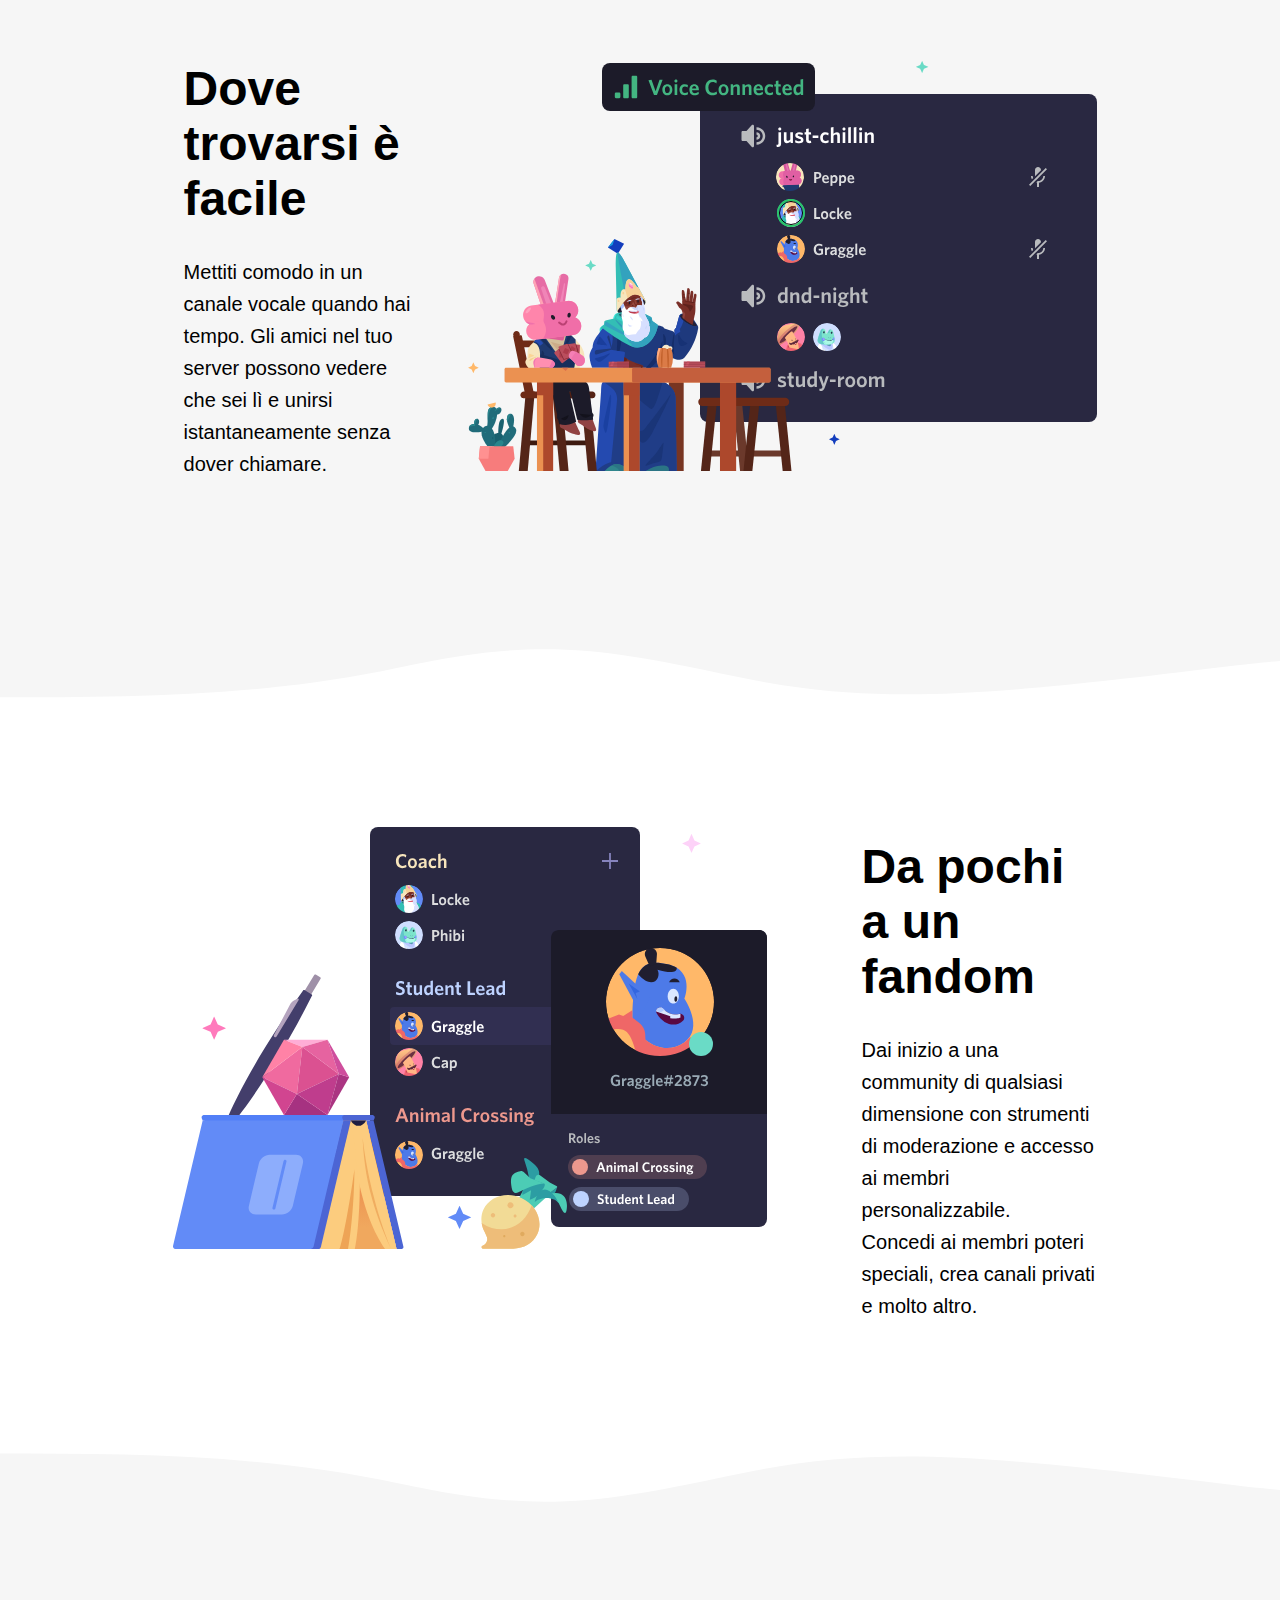
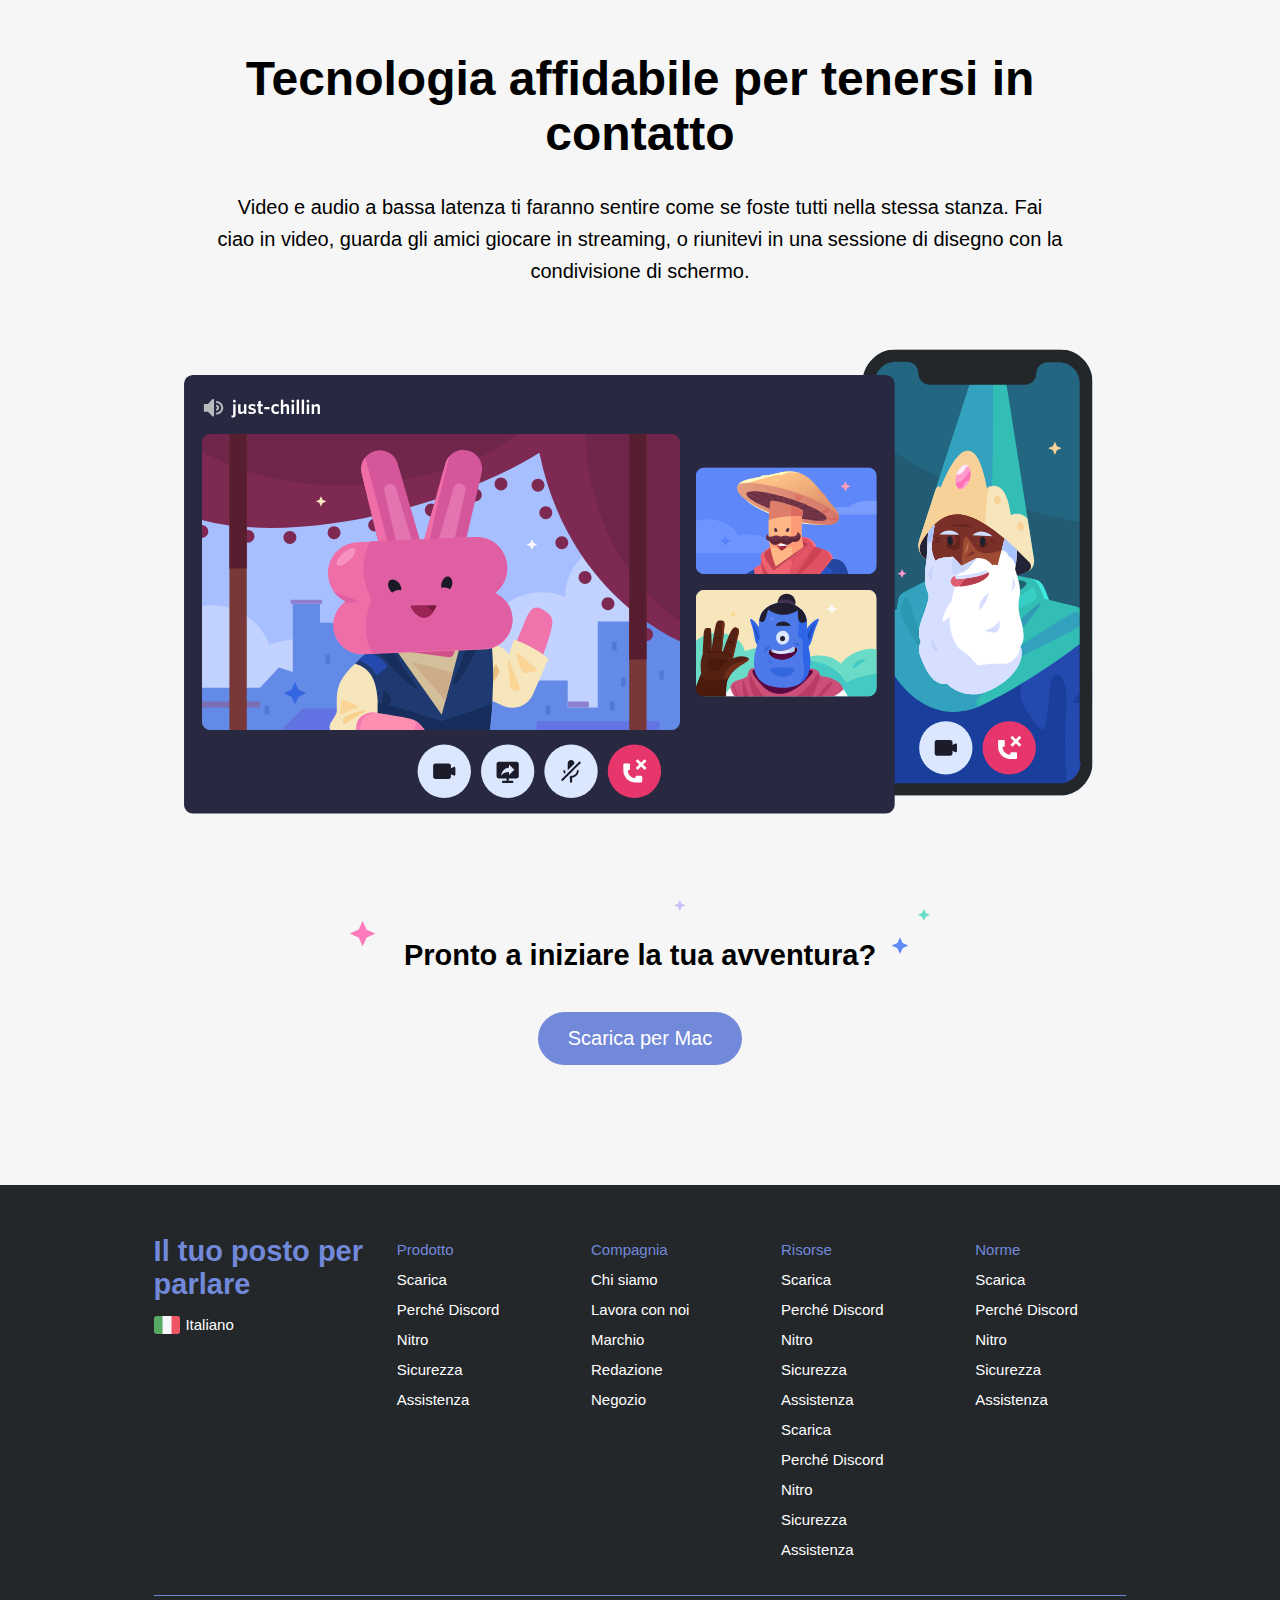
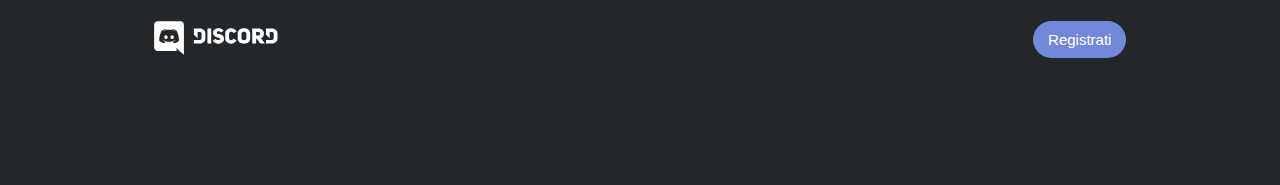
==== commit 3cb29b5e: "Wave come svg in HTML" ====
--- a/bonus/index.html
+++ b/bonus/index.html
@@ -78,7 +78,11 @@
 
             </section>
 
-            <img class="wave" src="img/wave.svg" alt="">
+            <!-- <img class="wave" src="img/wave.svg" alt=""> -->
+
+            <svg class="wave-1hkxOo" version="1.1" xmlns="http://www.w3.org/2000/svg" viewBox="0 0 1440 100" preserveAspectRatio="none">
+                <path class="wavePath-haxJK1 animationPaused-2hZ4IO" d="M826.337463,25.5396311 C670.970254,58.655965 603.696181,68.7870267 447.802481,35.1443383 C293.342778,1.81111414 137.33377,1.81111414 0,1.81111414 L0,150 L1920,150 L1920,1.81111414 C1739.53523,-16.6853983 1679.86404,73.1607868 1389.7826,37.4859505 C1099.70117,1.81111414 981.704672,-7.57670281 826.337463,25.5396311 Z" fill="currentColor"/>
+            </svg>
 
             <!-- <div class="wave-container"></div> -->
 
@@ -94,8 +98,11 @@
 
             </section>
 
-
-            <img class="wave invert" src="img/wave.svg" alt="">
+            <svg class="wave-1hkxOo invert" version="1.1" xmlns="http://www.w3.org/2000/svg" viewBox="0 0 1440 100" preserveAspectRatio="none">
+                <path class="wavePath-haxJK1 animationPaused-2hZ4IO" d="M826.337463,25.5396311 C670.970254,58.655965 603.696181,68.7870267 447.802481,35.1443383 C293.342778,1.81111414 137.33377,1.81111414 0,1.81111414 L0,150 L1920,150 L1920,1.81111414 C1739.53523,-16.6853983 1679.86404,73.1607868 1389.7826,37.4859505 C1099.70117,1.81111414 981.704672,-7.57670281 826.337463,25.5396311 Z" fill="currentColor"/>
+            </svg>
+            
+            <!-- <img class="wave invert" src="img/wave.svg" alt=""> -->
 
             <!-- <div class="wave-container invert"></div> -->
 
@@ -116,7 +123,11 @@
 
             </section>
 
-            <img class="wave" src="img/wave.svg" alt="">
+            <svg class="wave-1hkxOo" version="1.1" xmlns="http://www.w3.org/2000/svg" viewBox="0 0 1440 100" preserveAspectRatio="none">
+                <path class="wavePath-haxJK1 animationPaused-2hZ4IO" d="M826.337463,25.5396311 C670.970254,58.655965 603.696181,68.7870267 447.802481,35.1443383 C293.342778,1.81111414 137.33377,1.81111414 0,1.81111414 L0,150 L1920,150 L1920,1.81111414 C1739.53523,-16.6853983 1679.86404,73.1607868 1389.7826,37.4859505 C1099.70117,1.81111414 981.704672,-7.57670281 826.337463,25.5396311 Z" fill="currentColor"/>
+            </svg>
+
+            <!-- <img class="wave" src="img/wave.svg" alt=""> -->
 
             <!-- <div class="wave-container"></div> -->
 
--- a/bonus/css/style.css
+++ b/bonus/css/style.css
@@ -138,15 +138,27 @@
 
         /* WAVE DIVIDER */
 
-            /* usando il file .svg */
-            .wave {
+            /* usando come svg in html */
+
+            .wave-1hkxOo {
+                color: #f6f6f6;
+                display: block;
+            }
+
+            .wave-1hkxOo.invert {
+                transform: scaleY(-1);
+            }
+
+
+            /* usando il file .svg + filter */
+            /* .wave {
                 display: block;
                 filter: invert(96%);
             }
 
             .wave.invert {
                 transform: scaleY(-1);
-            }
+            } */
 
             /* usando un path creato su https://wavier.art/ */
             
